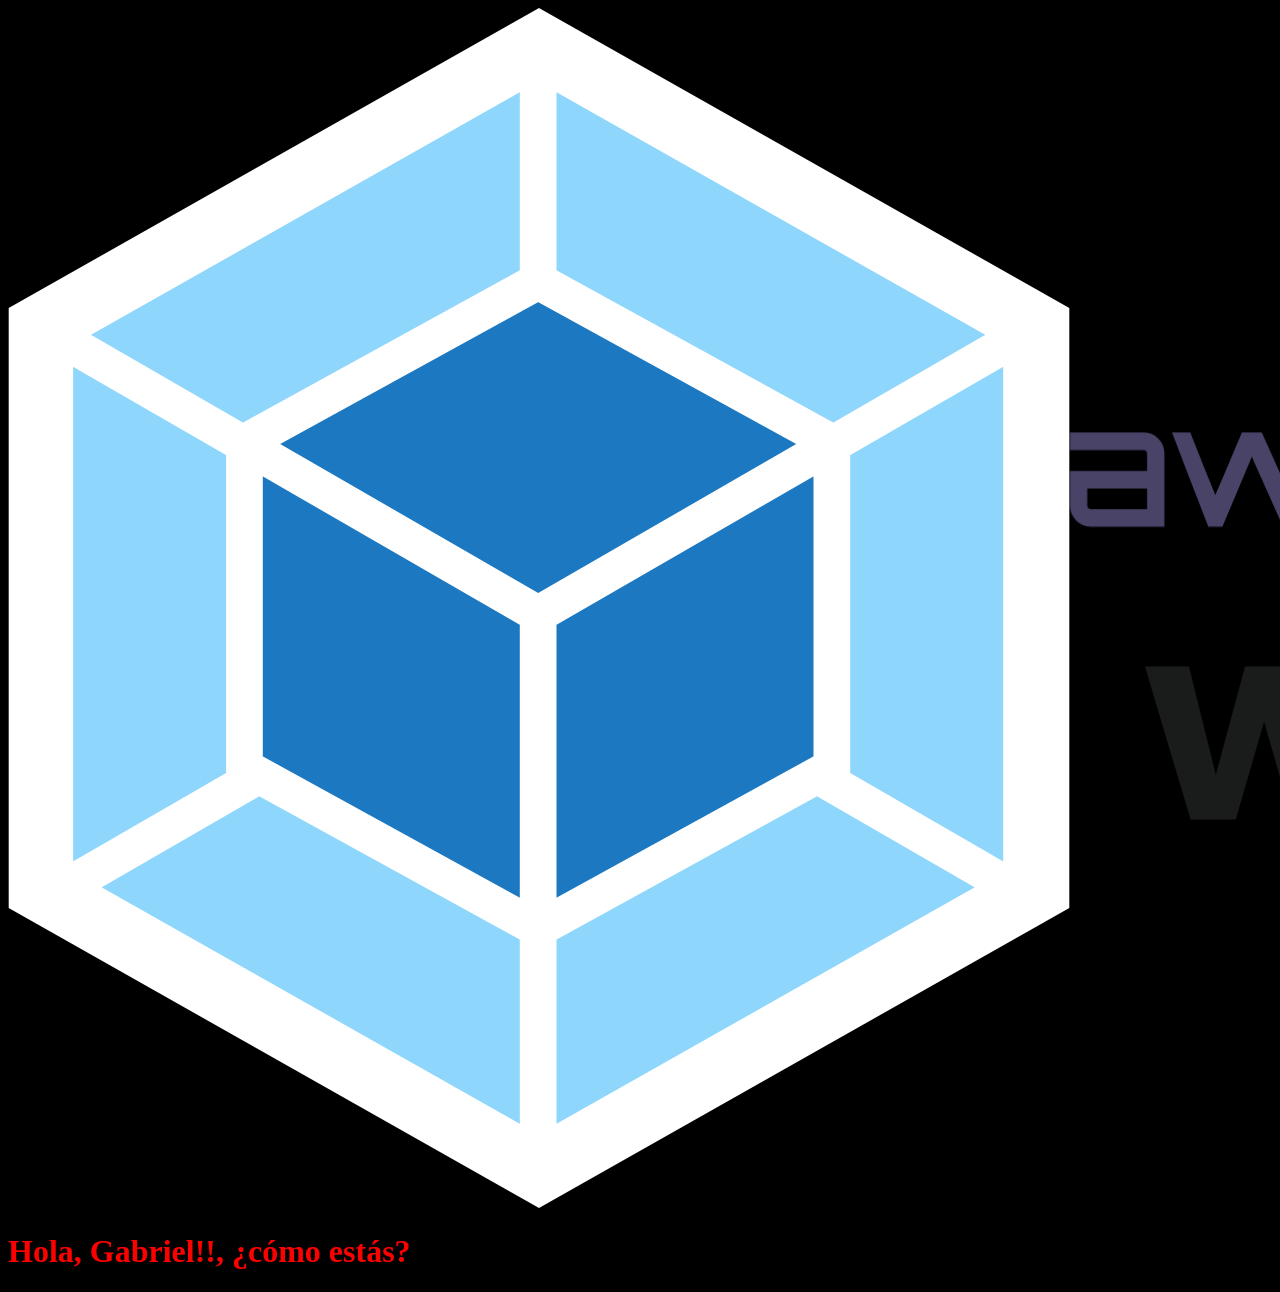
==== docs/index.html @ b751a404 "Carpeta para Github pages" ====
<!doctype html><html lang="es"><head><meta charset="UTF-8"><meta name="viewport" content="width=device-width,initial-scale=1"><title>Webpack</title><link href="main.e826e42d8f98daed08c3.css" rel="stylesheet"></head><body><img src="./assets/webpack-sprite.png" alt="Webpack Logo"><script src="main.86205ed3590376e7886e.js"></script></body></html>
---- docs/main.e826e42d8f98daed08c3.css ----
body,html{background-color:#000}
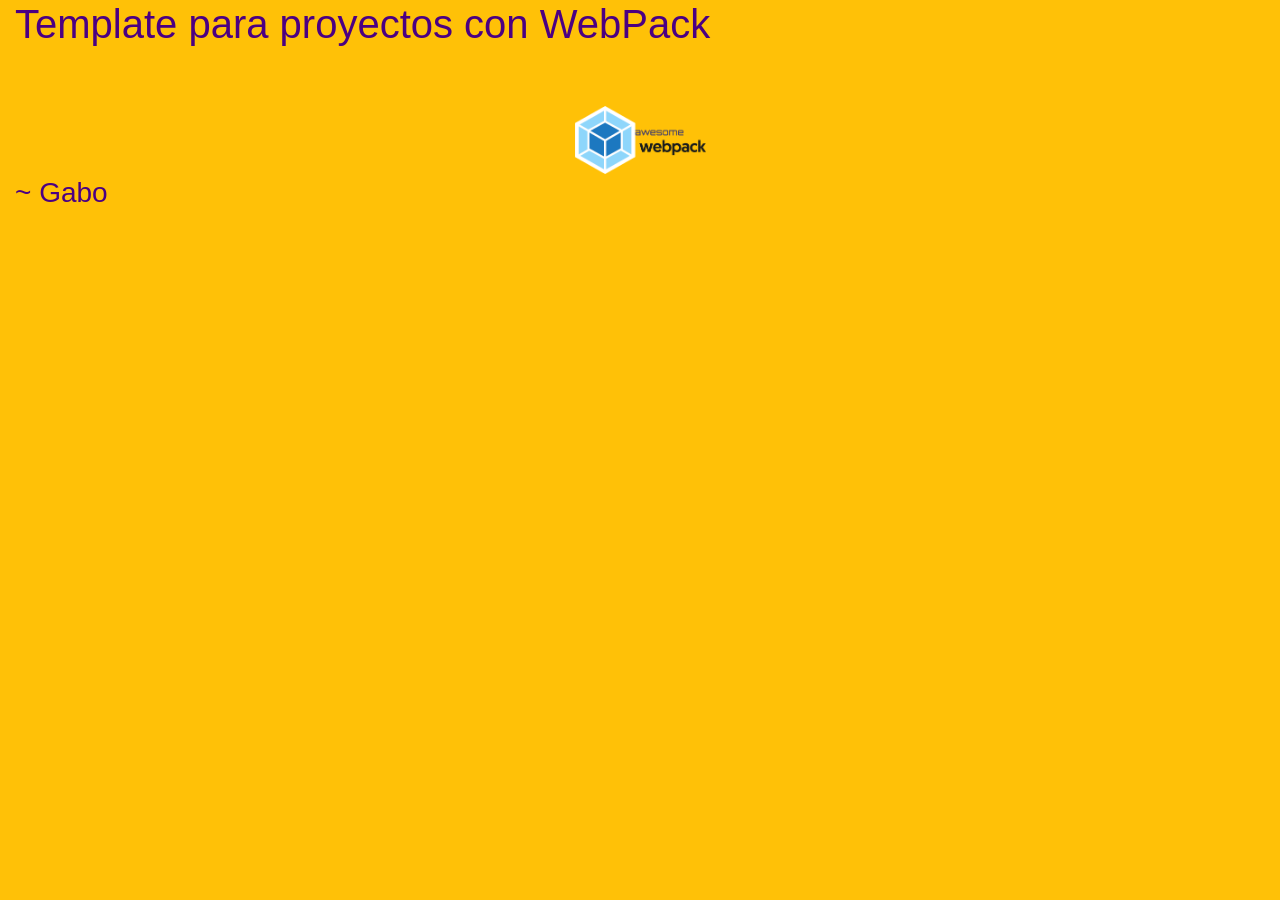
==== commit e1fe9d01: "Styles and minor changes" ====
--- a/docs/index.html
+++ b/docs/index.html
@@ -1 +1 @@
-<!doctype html><html lang="es"><head><meta charset="UTF-8"><meta name="viewport" content="width=device-width,initial-scale=1"><title>Webpack</title><link href="main.e826e42d8f98daed08c3.css" rel="stylesheet"></head><body><img src="./assets/webpack-sprite.png" alt="Webpack Logo"><script src="main.86205ed3590376e7886e.js"></script></body></html>+<!doctype html><html lang="es"><head><meta charset="UTF-8"><meta name="viewport" content="width=device-width,initial-scale=1"><title>Webpack</title><link rel="stylesheet" href="https://stackpath.bootstrapcdn.com/bootstrap/4.5.2/css/bootstrap.min.css" integrity="sha384-JcKb8q3iqJ61gNV9KGb8thSsNjpSL0n8PARn9HuZOnIxN0hoP+VmmDGMN5t9UJ0Z" crossorigin="anonymous"><link href="main.966e5cc9a96600af81af.css" rel="stylesheet"></head><body><div id="main-container" class="container-fluid"><h1>Template para proyectos con WebPack</h1><div class="container-fluid main-image-container"><img src="./assets/webpack-sprite.png" alt="Webpack Logo"></div></div><script src="main.ac4c17bff227b135323e.js"></script></body></html>
--- a/docs/main.966e5cc9a96600af81af.css
+++ b/docs/main.966e5cc9a96600af81af.css
@@ -0,0 +1 @@
+body,html{background-color:#ffc107}.main-image-container{width:231px;height:120px;padding:50px}.main-image-container img{width:100%;height:auto}
